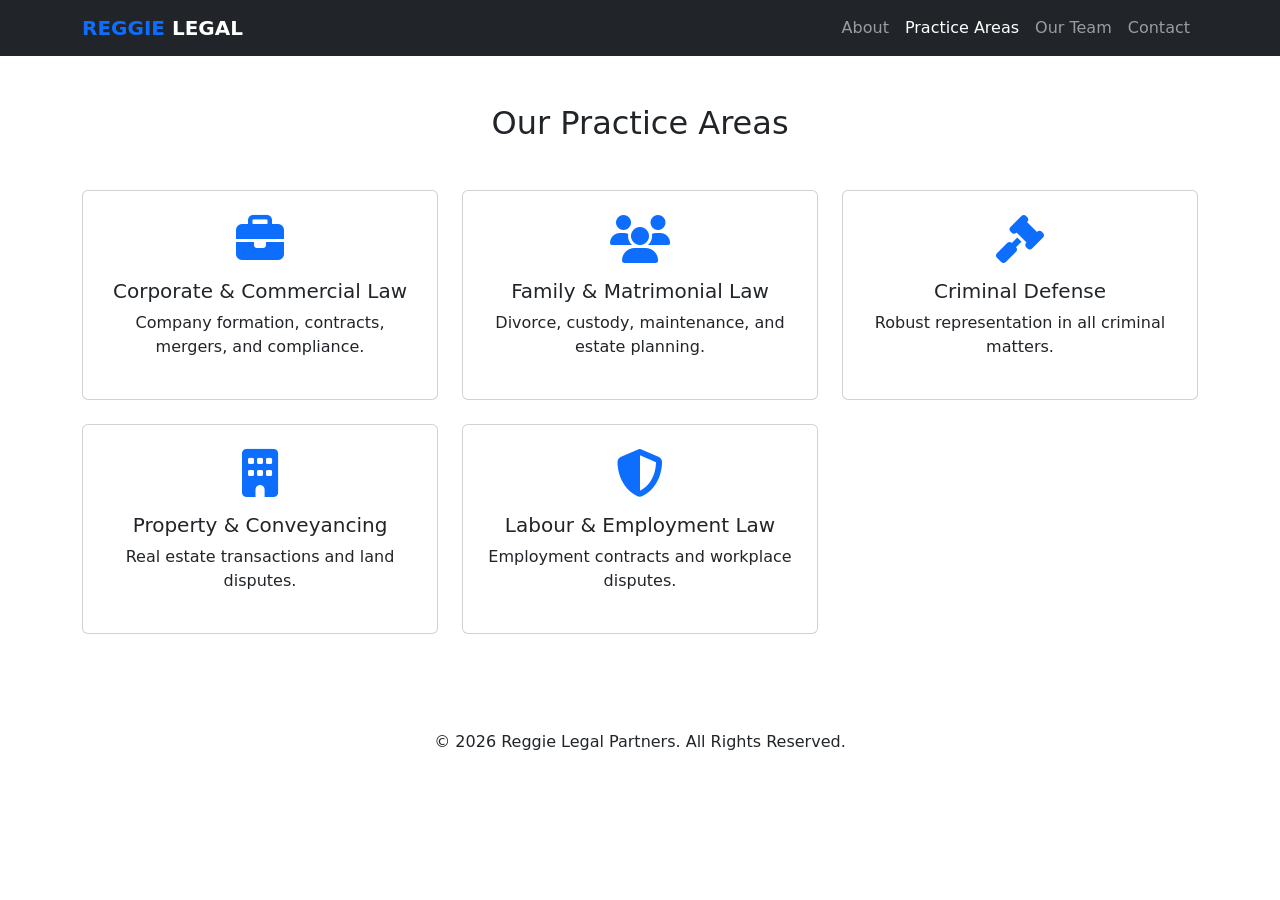
==== practice.html @ ae759942 "Add files via upload" ====
<!DOCTYPE html>
<html lang="en">
<head>
  <meta charset="UTF-8">
  <meta name="viewport" content="width=device-width, initial-scale=1.0">
  <title>Practice Areas - Reggie Legal Partners</title>
  <link href="https://cdn.jsdelivr.net/npm/bootstrap@5.3.3/dist/css/bootstrap.min.css" rel="stylesheet">
  <link rel="stylesheet" href="assets/css/style.css">
  <link rel="stylesheet" href="https://cdnjs.cloudflare.com/ajax/libs/font-awesome/6.6.0/css/all.min.css">
</head>
<body>
  <!-- Navbar (same as above) -->
  <nav class="navbar navbar-expand-lg navbar-dark bg-dark sticky-top">
    <div class="container">
      <a class="navbar-brand fw-bold" href="index.html">
        <span class="text-primary">REGGIE</span> LEGAL
      </a>
      <button class="navbar-toggler" type="button" data-bs-toggle="collapse" data-bs-target="#navbarNav">
        <span class="navbar-toggler-icon"></span>
      </button>
      <div class="collapse navbar-collapse" id="navbarNav">
        <ul class="navbar-nav ms-auto">
          <li class="nav-item"><a class="nav-link" href="about.html">About</a></li>
          <li class="nav-item"><a class="nav-link active" href="practice.html">Practice Areas</a></li>
          <li class="nav-item"><a class="nav-link" href="team.html">Our Team</a></li>
          <li class="nav-item"><a class="nav-link" href="contact.html">Contact</a></li>
        </ul>
      </div>
    </div>
  </nav>

  <div class="container py-5">
    <h2 class="text-center section-title mb-5">Our Practice Areas</h2>
    <div class="row g-4">
      <div class="col-md-6 col-lg-4">
        <div class="card h-100 p-4 text-center">
          <i class="fas fa-briefcase fa-3x text-primary mb-3"></i>
          <h5>Corporate & Commercial Law</h5>
          <p>Company formation, contracts, mergers, and compliance.</p>
        </div>
      </div>
      <div class="col-md-6 col-lg-4">
        <div class="card h-100 p-4 text-center">
          <i class="fas fa-users fa-3x text-primary mb-3"></i>
          <h5>Family & Matrimonial Law</h5>
          <p>Divorce, custody, maintenance, and estate planning.</p>
        </div>
      </div>
      <div class="col-md-6 col-lg-4">
        <div class="card h-100 p-4 text-center">
          <i class="fas fa-gavel fa-3x text-primary mb-3"></i>
          <h5>Criminal Defense</h5>
          <p>Robust representation in all criminal matters.</p>
        </div>
      </div>
      <div class="col-md-6 col-lg-4">
        <div class="card h-100 p-4 text-center">
          <i class="fas fa-building fa-3x text-primary mb-3"></i>
          <h5>Property & Conveyancing</h5>
          <p>Real estate transactions and land disputes.</p>
        </div>
      </div>
      <div class="col-md-6 col-lg-4">
        <div class="card h-100 p-4 text-center">
          <i class="fas fa-shield-alt fa-3x text-primary mb-3"></i>
          <h5>Labour & Employment Law</h5>
          <p>Employment contracts and workplace disputes.</p>
        </div>
      </div>
    </div>
  </div>

  <footer class="py-5 text-center">
    <p>&copy; 2026 Reggie Legal Partners. All Rights Reserved.</p>
  </footer>

  <script src="https://cdn.jsdelivr.net/npm/bootstrap@5.3.3/dist/js/bootstrap.bundle.min.js"></script>
</body>
</html>
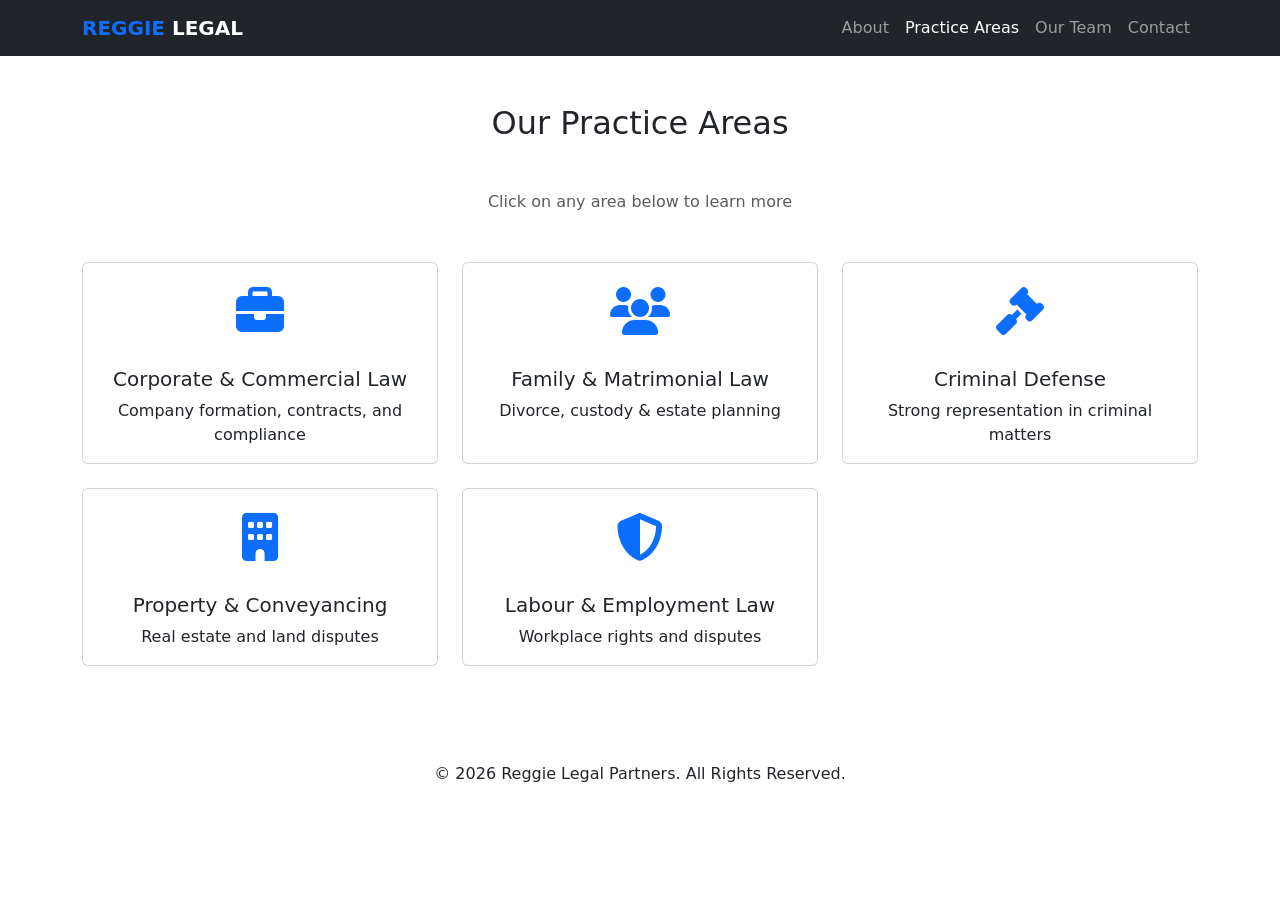
==== commit 9dcede8b: "Enhance practice areas with modals for details Updated practice.html to enhance the practice areas s" ====
--- a/practice.html
+++ b/practice.html
@@ -9,7 +9,7 @@
   <link rel="stylesheet" href="https://cdnjs.cloudflare.com/ajax/libs/font-awesome/6.6.0/css/all.min.css">
 </head>
 <body>
-  <!-- Navbar (same as above) -->
+  <!-- Navbar -->
   <nav class="navbar navbar-expand-lg navbar-dark bg-dark sticky-top">
     <div class="container">
       <a class="navbar-brand fw-bold" href="index.html">
@@ -31,40 +31,168 @@
 
   <div class="container py-5">
     <h2 class="text-center section-title mb-5">Our Practice Areas</h2>
+    <p class="text-center text-muted mb-5">Click on any area below to learn more</p>
+
     <div class="row g-4">
-      <div class="col-md-6 col-lg-4">
-        <div class="card h-100 p-4 text-center">
-          <i class="fas fa-briefcase fa-3x text-primary mb-3"></i>
-          <h5>Corporate & Commercial Law</h5>
-          <p>Company formation, contracts, mergers, and compliance.</p>
-        </div>
-      </div>
-      <div class="col-md-6 col-lg-4">
-        <div class="card h-100 p-4 text-center">
-          <i class="fas fa-users fa-3x text-primary mb-3"></i>
-          <h5>Family & Matrimonial Law</h5>
-          <p>Divorce, custody, maintenance, and estate planning.</p>
-        </div>
-      </div>
-      <div class="col-md-6 col-lg-4">
-        <div class="card h-100 p-4 text-center">
-          <i class="fas fa-gavel fa-3x text-primary mb-3"></i>
-          <h5>Criminal Defense</h5>
-          <p>Robust representation in all criminal matters.</p>
-        </div>
-      </div>
-      <div class="col-md-6 col-lg-4">
-        <div class="card h-100 p-4 text-center">
-          <i class="fas fa-building fa-3x text-primary mb-3"></i>
-          <h5>Property & Conveyancing</h5>
-          <p>Real estate transactions and land disputes.</p>
-        </div>
-      </div>
-      <div class="col-md-6 col-lg-4">
-        <div class="card h-100 p-4 text-center">
-          <i class="fas fa-shield-alt fa-3x text-primary mb-3"></i>
-          <h5>Labour & Employment Law</h5>
-          <p>Employment contracts and workplace disputes.</p>
+      <!-- Corporate Law -->
+      <div class="col-md-6 col-lg-4">
+        <div class="card h-100 text-center cursor-pointer" data-bs-toggle="modal" data-bs-target="#modalCorporate">
+          <i class="fas fa-briefcase fa-3x text-primary mb-3 mt-4"></i>
+          <div class="card-body">
+            <h5>Corporate & Commercial Law</h5>
+            <p class="card-text">Company formation, contracts, and compliance</p>
+          </div>
+        </div>
+      </div>
+
+      <!-- Family Law -->
+      <div class="col-md-6 col-lg-4">
+        <div class="card h-100 text-center cursor-pointer" data-bs-toggle="modal" data-bs-target="#modalFamily">
+          <i class="fas fa-users fa-3x text-primary mb-3 mt-4"></i>
+          <div class="card-body">
+            <h5>Family & Matrimonial Law</h5>
+            <p class="card-text">Divorce, custody & estate planning</p>
+          </div>
+        </div>
+      </div>
+
+      <!-- Criminal Law -->
+      <div class="col-md-6 col-lg-4">
+        <div class="card h-100 text-center cursor-pointer" data-bs-toggle="modal" data-bs-target="#modalCriminal">
+          <i class="fas fa-gavel fa-3x text-primary mb-3 mt-4"></i>
+          <div class="card-body">
+            <h5>Criminal Defense</h5>
+            <p class="card-text">Strong representation in criminal matters</p>
+          </div>
+        </div>
+      </div>
+
+      <!-- Property Law -->
+      <div class="col-md-6 col-lg-4">
+        <div class="card h-100 text-center cursor-pointer" data-bs-toggle="modal" data-bs-target="#modalProperty">
+          <i class="fas fa-building fa-3x text-primary mb-3 mt-4"></i>
+          <div class="card-body">
+            <h5>Property & Conveyancing</h5>
+            <p class="card-text">Real estate and land disputes</p>
+          </div>
+        </div>
+      </div>
+
+      <!-- Labour Law -->
+      <div class="col-md-6 col-lg-4">
+        <div class="card h-100 text-center cursor-pointer" data-bs-toggle="modal" data-bs-target="#modalLabour">
+          <i class="fas fa-shield-alt fa-3x text-primary mb-3 mt-4"></i>
+          <div class="card-body">
+            <h5>Labour & Employment Law</h5>
+            <p class="card-text">Workplace rights and disputes</p>
+          </div>
+        </div>
+      </div>
+    </div>
+  </div>
+
+  <!-- Modals -->
+
+  <!-- Corporate Modal -->
+  <div class="modal fade" id="modalCorporate" tabindex="-1">
+    <div class="modal-dialog modal-lg">
+      <div class="modal-content">
+        <div class="modal-header">
+          <h5 class="modal-title">Corporate & Commercial Law</h5>
+          <button type="button" class="btn-close" data-bs-dismiss="modal"></button>
+        </div>
+        <div class="modal-body">
+          <p>We provide comprehensive legal services for businesses including company registration, drafting commercial contracts, mergers & acquisitions, corporate governance, and regulatory compliance.</p>
+          <ul>
+            <li>Business formation and structuring</li>
+            <li>Contract negotiation and drafting</li>
+            <li>Intellectual property protection</li>
+            <li>Compliance with Botswana Companies Act</li>
+          </ul>
+        </div>
+      </div>
+    </div>
+  </div>
+
+  <!-- Family Modal -->
+  <div class="modal fade" id="modalFamily" tabindex="-1">
+    <div class="modal-dialog modal-lg">
+      <div class="modal-content">
+        <div class="modal-header">
+          <h5 class="modal-title">Family & Matrimonial Law</h5>
+          <button type="button" class="btn-close" data-bs-dismiss="modal"></button>
+        </div>
+        <div class="modal-body">
+          <p>Our experienced team handles sensitive family matters with compassion and professionalism, including divorce, child custody, maintenance, and estate planning.</p>
+          <ul>
+            <li>Divorce and separation agreements</li>
+            <li>Child custody and guardianship</li>
+            <li>Adoption proceedings</li>
+            <li>Wills and estate administration</li>
+          </ul>
+        </div>
+      </div>
+    </div>
+  </div>
+
+  <!-- Criminal Modal -->
+  <div class="modal fade" id="modalCriminal" tabindex="-1">
+    <div class="modal-dialog modal-lg">
+      <div class="modal-content">
+        <div class="modal-header">
+          <h5 class="modal-title">Criminal Defense</h5>
+          <button type="button" class="btn-close" data-bs-dismiss="modal"></button>
+        </div>
+        <div class="modal-body">
+          <p>We provide vigorous defense representation for individuals facing criminal charges in Magistrates Court and High Court.</p>
+          <ul>
+            <li>Bail applications</li>
+            <li>White-collar crime defense</li>
+            <li>Traffic offenses</li>
+            <li>Appeals and reviews</li>
+          </ul>
+        </div>
+      </div>
+    </div>
+  </div>
+
+  <!-- Property Modal -->
+  <div class="modal fade" id="modalProperty" tabindex="-1">
+    <div class="modal-dialog modal-lg">
+      <div class="modal-content">
+        <div class="modal-header">
+          <h5 class="modal-title">Property & Conveyancing</h5>
+          <button type="button" class="btn-close" data-bs-dismiss="modal"></button>
+        </div>
+        <div class="modal-body">
+          <p>Expert legal support in all property transactions, including buying, selling, leasing, and resolving land disputes.</p>
+          <ul>
+            <li>Conveyancing and title transfers</li>
+            <li>Lease agreements</li>
+            <li>Land tribunal matters</li>
+            <li>Property development advice</li>
+          </ul>
+        </div>
+      </div>
+    </div>
+  </div>
+
+  <!-- Labour Modal -->
+  <div class="modal fade" id="modalLabour" tabindex="-1">
+    <div class="modal-dialog modal-lg">
+      <div class="modal-content">
+        <div class="modal-header">
+          <h5 class="modal-title">Labour & Employment Law</h5>
+          <button type="button" class="btn-close" data-bs-dismiss="modal"></button>
+        </div>
+        <div class="modal-body">
+          <p>We advise both employers and employees on all aspects of labour relations and workplace rights in accordance with Botswana labour laws.</p>
+          <ul>
+            <li>Employment contracts</li>
+            <li>Unfair dismissal cases</li>
+            <li>Workplace disciplinary hearings</li>
+            <li>Labour Court representation</li>
+          </ul>
         </div>
       </div>
     </div>
@@ -76,4 +204,4 @@
 
   <script src="https://cdn.jsdelivr.net/npm/bootstrap@5.3.3/dist/js/bootstrap.bundle.min.js"></script>
 </body>
-</html>+</html>
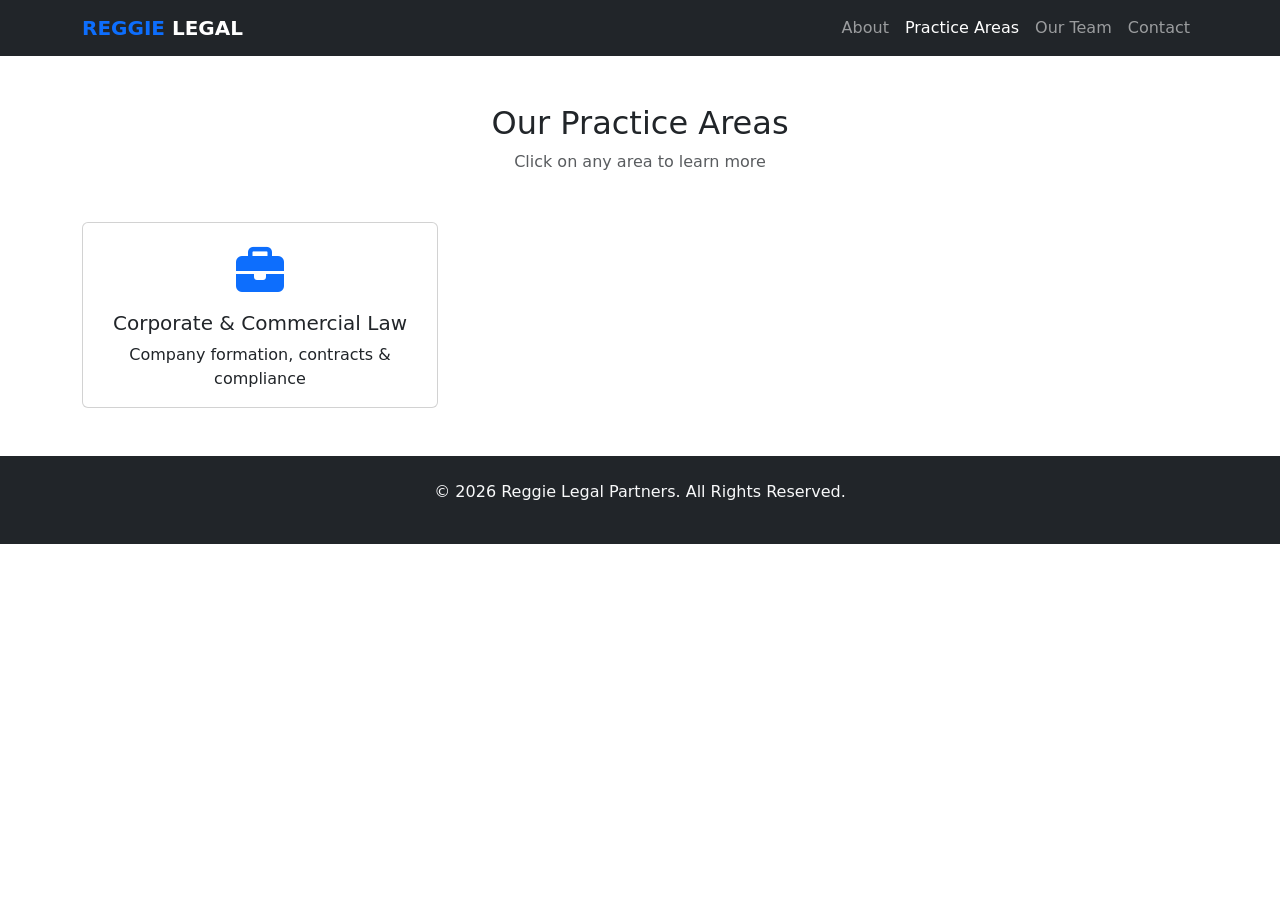
==== commit f91ac9d8: "Add files via upload" ====
--- a/practice.html
+++ b/practice.html
@@ -9,12 +9,10 @@
   <link rel="stylesheet" href="https://cdnjs.cloudflare.com/ajax/libs/font-awesome/6.6.0/css/all.min.css">
 </head>
 <body>
-  <!-- Navbar -->
+  <!-- Navbar (same as index) -->
   <nav class="navbar navbar-expand-lg navbar-dark bg-dark sticky-top">
     <div class="container">
-      <a class="navbar-brand fw-bold" href="index.html">
-        <span class="text-primary">REGGIE</span> LEGAL
-      </a>
+      <a class="navbar-brand fw-bold" href="index.html"><span class="text-primary">REGGIE</span> LEGAL</a>
       <button class="navbar-toggler" type="button" data-bs-toggle="collapse" data-bs-target="#navbarNav">
         <span class="navbar-toggler-icon"></span>
       </button>
@@ -30,178 +28,30 @@
   </nav>
 
   <div class="container py-5">
-    <h2 class="text-center section-title mb-5">Our Practice Areas</h2>
-    <p class="text-center text-muted mb-5">Click on any area below to learn more</p>
+    <h2 class="text-center section-title">Our Practice Areas</h2>
+    <p class="text-center text-muted mb-5">Click on any area to learn more</p>
 
     <div class="row g-4">
-      <!-- Corporate Law -->
       <div class="col-md-6 col-lg-4">
         <div class="card h-100 text-center cursor-pointer" data-bs-toggle="modal" data-bs-target="#modalCorporate">
-          <i class="fas fa-briefcase fa-3x text-primary mb-3 mt-4"></i>
+          <i class="fas fa-briefcase fa-3x text-primary mt-4"></i>
           <div class="card-body">
             <h5>Corporate & Commercial Law</h5>
-            <p class="card-text">Company formation, contracts, and compliance</p>
+            <p class="card-text">Company formation, contracts & compliance</p>
           </div>
         </div>
       </div>
-
-      <!-- Family Law -->
-      <div class="col-md-6 col-lg-4">
-        <div class="card h-100 text-center cursor-pointer" data-bs-toggle="modal" data-bs-target="#modalFamily">
-          <i class="fas fa-users fa-3x text-primary mb-3 mt-4"></i>
-          <div class="card-body">
-            <h5>Family & Matrimonial Law</h5>
-            <p class="card-text">Divorce, custody & estate planning</p>
-          </div>
-        </div>
-      </div>
-
-      <!-- Criminal Law -->
-      <div class="col-md-6 col-lg-4">
-        <div class="card h-100 text-center cursor-pointer" data-bs-toggle="modal" data-bs-target="#modalCriminal">
-          <i class="fas fa-gavel fa-3x text-primary mb-3 mt-4"></i>
-          <div class="card-body">
-            <h5>Criminal Defense</h5>
-            <p class="card-text">Strong representation in criminal matters</p>
-          </div>
-        </div>
-      </div>
-
-      <!-- Property Law -->
-      <div class="col-md-6 col-lg-4">
-        <div class="card h-100 text-center cursor-pointer" data-bs-toggle="modal" data-bs-target="#modalProperty">
-          <i class="fas fa-building fa-3x text-primary mb-3 mt-4"></i>
-          <div class="card-body">
-            <h5>Property & Conveyancing</h5>
-            <p class="card-text">Real estate and land disputes</p>
-          </div>
-        </div>
-      </div>
-
-      <!-- Labour Law -->
-      <div class="col-md-6 col-lg-4">
-        <div class="card h-100 text-center cursor-pointer" data-bs-toggle="modal" data-bs-target="#modalLabour">
-          <i class="fas fa-shield-alt fa-3x text-primary mb-3 mt-4"></i>
-          <div class="card-body">
-            <h5>Labour & Employment Law</h5>
-            <p class="card-text">Workplace rights and disputes</p>
-          </div>
-        </div>
-      </div>
+      <!-- Repeat similar structure for other cards (Family, Criminal, Property, Labour) -->
+      <!-- You can copy the other cards from my previous message -->
     </div>
   </div>
 
-  <!-- Modals -->
+  <!-- Modals remain the same as previous version -->
 
-  <!-- Corporate Modal -->
-  <div class="modal fade" id="modalCorporate" tabindex="-1">
-    <div class="modal-dialog modal-lg">
-      <div class="modal-content">
-        <div class="modal-header">
-          <h5 class="modal-title">Corporate & Commercial Law</h5>
-          <button type="button" class="btn-close" data-bs-dismiss="modal"></button>
-        </div>
-        <div class="modal-body">
-          <p>We provide comprehensive legal services for businesses including company registration, drafting commercial contracts, mergers & acquisitions, corporate governance, and regulatory compliance.</p>
-          <ul>
-            <li>Business formation and structuring</li>
-            <li>Contract negotiation and drafting</li>
-            <li>Intellectual property protection</li>
-            <li>Compliance with Botswana Companies Act</li>
-          </ul>
-        </div>
-      </div>
-    </div>
-  </div>
-
-  <!-- Family Modal -->
-  <div class="modal fade" id="modalFamily" tabindex="-1">
-    <div class="modal-dialog modal-lg">
-      <div class="modal-content">
-        <div class="modal-header">
-          <h5 class="modal-title">Family & Matrimonial Law</h5>
-          <button type="button" class="btn-close" data-bs-dismiss="modal"></button>
-        </div>
-        <div class="modal-body">
-          <p>Our experienced team handles sensitive family matters with compassion and professionalism, including divorce, child custody, maintenance, and estate planning.</p>
-          <ul>
-            <li>Divorce and separation agreements</li>
-            <li>Child custody and guardianship</li>
-            <li>Adoption proceedings</li>
-            <li>Wills and estate administration</li>
-          </ul>
-        </div>
-      </div>
-    </div>
-  </div>
-
-  <!-- Criminal Modal -->
-  <div class="modal fade" id="modalCriminal" tabindex="-1">
-    <div class="modal-dialog modal-lg">
-      <div class="modal-content">
-        <div class="modal-header">
-          <h5 class="modal-title">Criminal Defense</h5>
-          <button type="button" class="btn-close" data-bs-dismiss="modal"></button>
-        </div>
-        <div class="modal-body">
-          <p>We provide vigorous defense representation for individuals facing criminal charges in Magistrates Court and High Court.</p>
-          <ul>
-            <li>Bail applications</li>
-            <li>White-collar crime defense</li>
-            <li>Traffic offenses</li>
-            <li>Appeals and reviews</li>
-          </ul>
-        </div>
-      </div>
-    </div>
-  </div>
-
-  <!-- Property Modal -->
-  <div class="modal fade" id="modalProperty" tabindex="-1">
-    <div class="modal-dialog modal-lg">
-      <div class="modal-content">
-        <div class="modal-header">
-          <h5 class="modal-title">Property & Conveyancing</h5>
-          <button type="button" class="btn-close" data-bs-dismiss="modal"></button>
-        </div>
-        <div class="modal-body">
-          <p>Expert legal support in all property transactions, including buying, selling, leasing, and resolving land disputes.</p>
-          <ul>
-            <li>Conveyancing and title transfers</li>
-            <li>Lease agreements</li>
-            <li>Land tribunal matters</li>
-            <li>Property development advice</li>
-          </ul>
-        </div>
-      </div>
-    </div>
-  </div>
-
-  <!-- Labour Modal -->
-  <div class="modal fade" id="modalLabour" tabindex="-1">
-    <div class="modal-dialog modal-lg">
-      <div class="modal-content">
-        <div class="modal-header">
-          <h5 class="modal-title">Labour & Employment Law</h5>
-          <button type="button" class="btn-close" data-bs-dismiss="modal"></button>
-        </div>
-        <div class="modal-body">
-          <p>We advise both employers and employees on all aspects of labour relations and workplace rights in accordance with Botswana labour laws.</p>
-          <ul>
-            <li>Employment contracts</li>
-            <li>Unfair dismissal cases</li>
-            <li>Workplace disciplinary hearings</li>
-            <li>Labour Court representation</li>
-          </ul>
-        </div>
-      </div>
-    </div>
-  </div>
-
-  <footer class="py-5 text-center">
+  <footer class="py-4 text-center bg-dark text-light">
     <p>&copy; 2026 Reggie Legal Partners. All Rights Reserved.</p>
   </footer>
 
   <script src="https://cdn.jsdelivr.net/npm/bootstrap@5.3.3/dist/js/bootstrap.bundle.min.js"></script>
 </body>
-</html>
+</html>
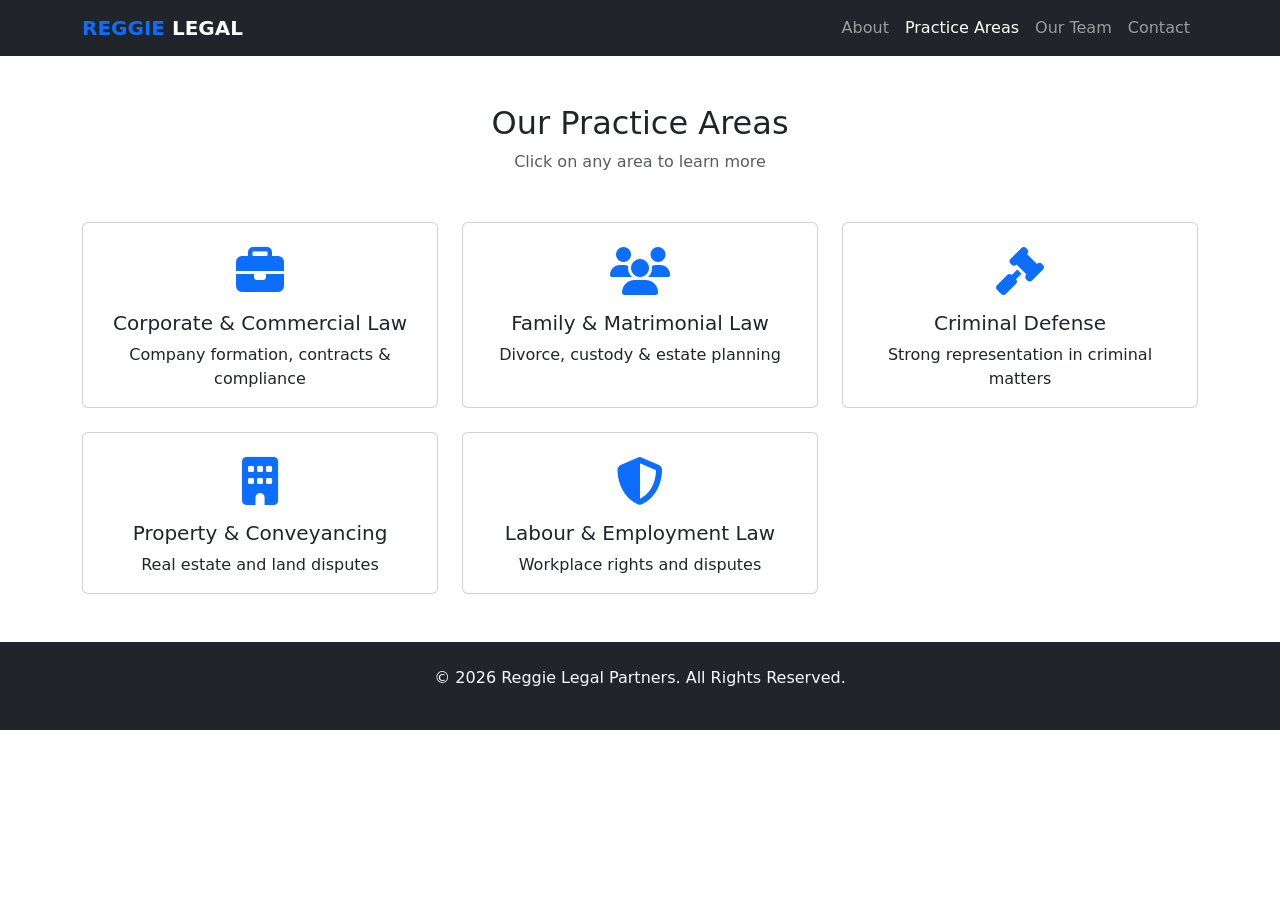
==== commit 69e418db: "Add files via upload" ====
--- a/practice.html
+++ b/practice.html
@@ -9,10 +9,12 @@
   <link rel="stylesheet" href="https://cdnjs.cloudflare.com/ajax/libs/font-awesome/6.6.0/css/all.min.css">
 </head>
 <body>
-  <!-- Navbar (same as index) -->
+  <!-- Navbar -->
   <nav class="navbar navbar-expand-lg navbar-dark bg-dark sticky-top">
     <div class="container">
-      <a class="navbar-brand fw-bold" href="index.html"><span class="text-primary">REGGIE</span> LEGAL</a>
+      <a class="navbar-brand fw-bold" href="index.html">
+        <span class="text-primary">REGGIE</span> LEGAL
+      </a>
       <button class="navbar-toggler" type="button" data-bs-toggle="collapse" data-bs-target="#navbarNav">
         <span class="navbar-toggler-icon"></span>
       </button>
@@ -32,6 +34,7 @@
     <p class="text-center text-muted mb-5">Click on any area to learn more</p>
 
     <div class="row g-4">
+      <!-- 1. Corporate -->
       <div class="col-md-6 col-lg-4">
         <div class="card h-100 text-center cursor-pointer" data-bs-toggle="modal" data-bs-target="#modalCorporate">
           <i class="fas fa-briefcase fa-3x text-primary mt-4"></i>
@@ -41,12 +44,153 @@
           </div>
         </div>
       </div>
-      <!-- Repeat similar structure for other cards (Family, Criminal, Property, Labour) -->
-      <!-- You can copy the other cards from my previous message -->
-    </div>
-  </div>
-
-  <!-- Modals remain the same as previous version -->
+
+      <!-- 2. Family -->
+      <div class="col-md-6 col-lg-4">
+        <div class="card h-100 text-center cursor-pointer" data-bs-toggle="modal" data-bs-target="#modalFamily">
+          <i class="fas fa-users fa-3x text-primary mt-4"></i>
+          <div class="card-body">
+            <h5>Family & Matrimonial Law</h5>
+            <p class="card-text">Divorce, custody & estate planning</p>
+          </div>
+        </div>
+      </div>
+
+      <!-- 3. Criminal -->
+      <div class="col-md-6 col-lg-4">
+        <div class="card h-100 text-center cursor-pointer" data-bs-toggle="modal" data-bs-target="#modalCriminal">
+          <i class="fas fa-gavel fa-3x text-primary mt-4"></i>
+          <div class="card-body">
+            <h5>Criminal Defense</h5>
+            <p class="card-text">Strong representation in criminal matters</p>
+          </div>
+        </div>
+      </div>
+
+      <!-- 4. Property -->
+      <div class="col-md-6 col-lg-4">
+        <div class="card h-100 text-center cursor-pointer" data-bs-toggle="modal" data-bs-target="#modalProperty">
+          <i class="fas fa-building fa-3x text-primary mt-4"></i>
+          <div class="card-body">
+            <h5>Property & Conveyancing</h5>
+            <p class="card-text">Real estate and land disputes</p>
+          </div>
+        </div>
+      </div>
+
+      <!-- 5. Labour -->
+      <div class="col-md-6 col-lg-4">
+        <div class="card h-100 text-center cursor-pointer" data-bs-toggle="modal" data-bs-target="#modalLabour">
+          <i class="fas fa-shield-alt fa-3x text-primary mt-4"></i>
+          <div class="card-body">
+            <h5>Labour & Employment Law</h5>
+            <p class="card-text">Workplace rights and disputes</p>
+          </div>
+        </div>
+      </div>
+    </div>
+  </div>
+
+  <!-- Modals -->
+  <div class="modal fade" id="modalCorporate" tabindex="-1">
+    <div class="modal-dialog modal-lg">
+      <div class="modal-content">
+        <div class="modal-header">
+          <h5 class="modal-title">Corporate & Commercial Law</h5>
+          <button type="button" class="btn-close" data-bs-dismiss="modal"></button>
+        </div>
+        <div class="modal-body">
+          <p>We provide comprehensive legal services for businesses including company registration, drafting commercial contracts, mergers & acquisitions, corporate governance, and regulatory compliance.</p>
+          <ul>
+            <li>Business formation and structuring</li>
+            <li>Contract negotiation and drafting</li>
+            <li>Intellectual property protection</li>
+            <li>Compliance with Botswana Companies Act</li>
+          </ul>
+        </div>
+      </div>
+    </div>
+  </div>
+
+  <div class="modal fade" id="modalFamily" tabindex="-1">
+    <div class="modal-dialog modal-lg">
+      <div class="modal-content">
+        <div class="modal-header">
+          <h5 class="modal-title">Family & Matrimonial Law</h5>
+          <button type="button" class="btn-close" data-bs-dismiss="modal"></button>
+        </div>
+        <div class="modal-body">
+          <p>Our experienced team handles sensitive family matters with compassion and professionalism.</p>
+          <ul>
+            <li>Divorce and separation agreements</li>
+            <li>Child custody and guardianship</li>
+            <li>Adoption proceedings</li>
+            <li>Wills and estate administration</li>
+          </ul>
+        </div>
+      </div>
+    </div>
+  </div>
+
+  <div class="modal fade" id="modalCriminal" tabindex="-1">
+    <div class="modal-dialog modal-lg">
+      <div class="modal-content">
+        <div class="modal-header">
+          <h5 class="modal-title">Criminal Defense</h5>
+          <button type="button" class="btn-close" data-bs-dismiss="modal"></button>
+        </div>
+        <div class="modal-body">
+          <p>We provide vigorous defense representation for individuals facing criminal charges.</p>
+          <ul>
+            <li>Bail applications</li>
+            <li>White-collar crime defense</li>
+            <li>Traffic offenses</li>
+            <li>Appeals and reviews</li>
+          </ul>
+        </div>
+      </div>
+    </div>
+  </div>
+
+  <div class="modal fade" id="modalProperty" tabindex="-1">
+    <div class="modal-dialog modal-lg">
+      <div class="modal-content">
+        <div class="modal-header">
+          <h5 class="modal-title">Property & Conveyancing</h5>
+          <button type="button" class="btn-close" data-bs-dismiss="modal"></button>
+        </div>
+        <div class="modal-body">
+          <p>Expert legal support in all property transactions and land disputes.</p>
+          <ul>
+            <li>Conveyancing and title transfers</li>
+            <li>Lease agreements</li>
+            <li>Land tribunal matters</li>
+            <li>Property development advice</li>
+          </ul>
+        </div>
+      </div>
+    </div>
+  </div>
+
+  <div class="modal fade" id="modalLabour" tabindex="-1">
+    <div class="modal-dialog modal-lg">
+      <div class="modal-content">
+        <div class="modal-header">
+          <h5 class="modal-title">Labour & Employment Law</h5>
+          <button type="button" class="btn-close" data-bs-dismiss="modal"></button>
+        </div>
+        <div class="modal-body">
+          <p>We advise both employers and employees on all aspects of labour relations.</p>
+          <ul>
+            <li>Employment contracts</li>
+            <li>Unfair dismissal cases</li>
+            <li>Workplace disciplinary hearings</li>
+            <li>Labour Court representation</li>
+          </ul>
+        </div>
+      </div>
+    </div>
+  </div>
 
   <footer class="py-4 text-center bg-dark text-light">
     <p>&copy; 2026 Reggie Legal Partners. All Rights Reserved.</p>
